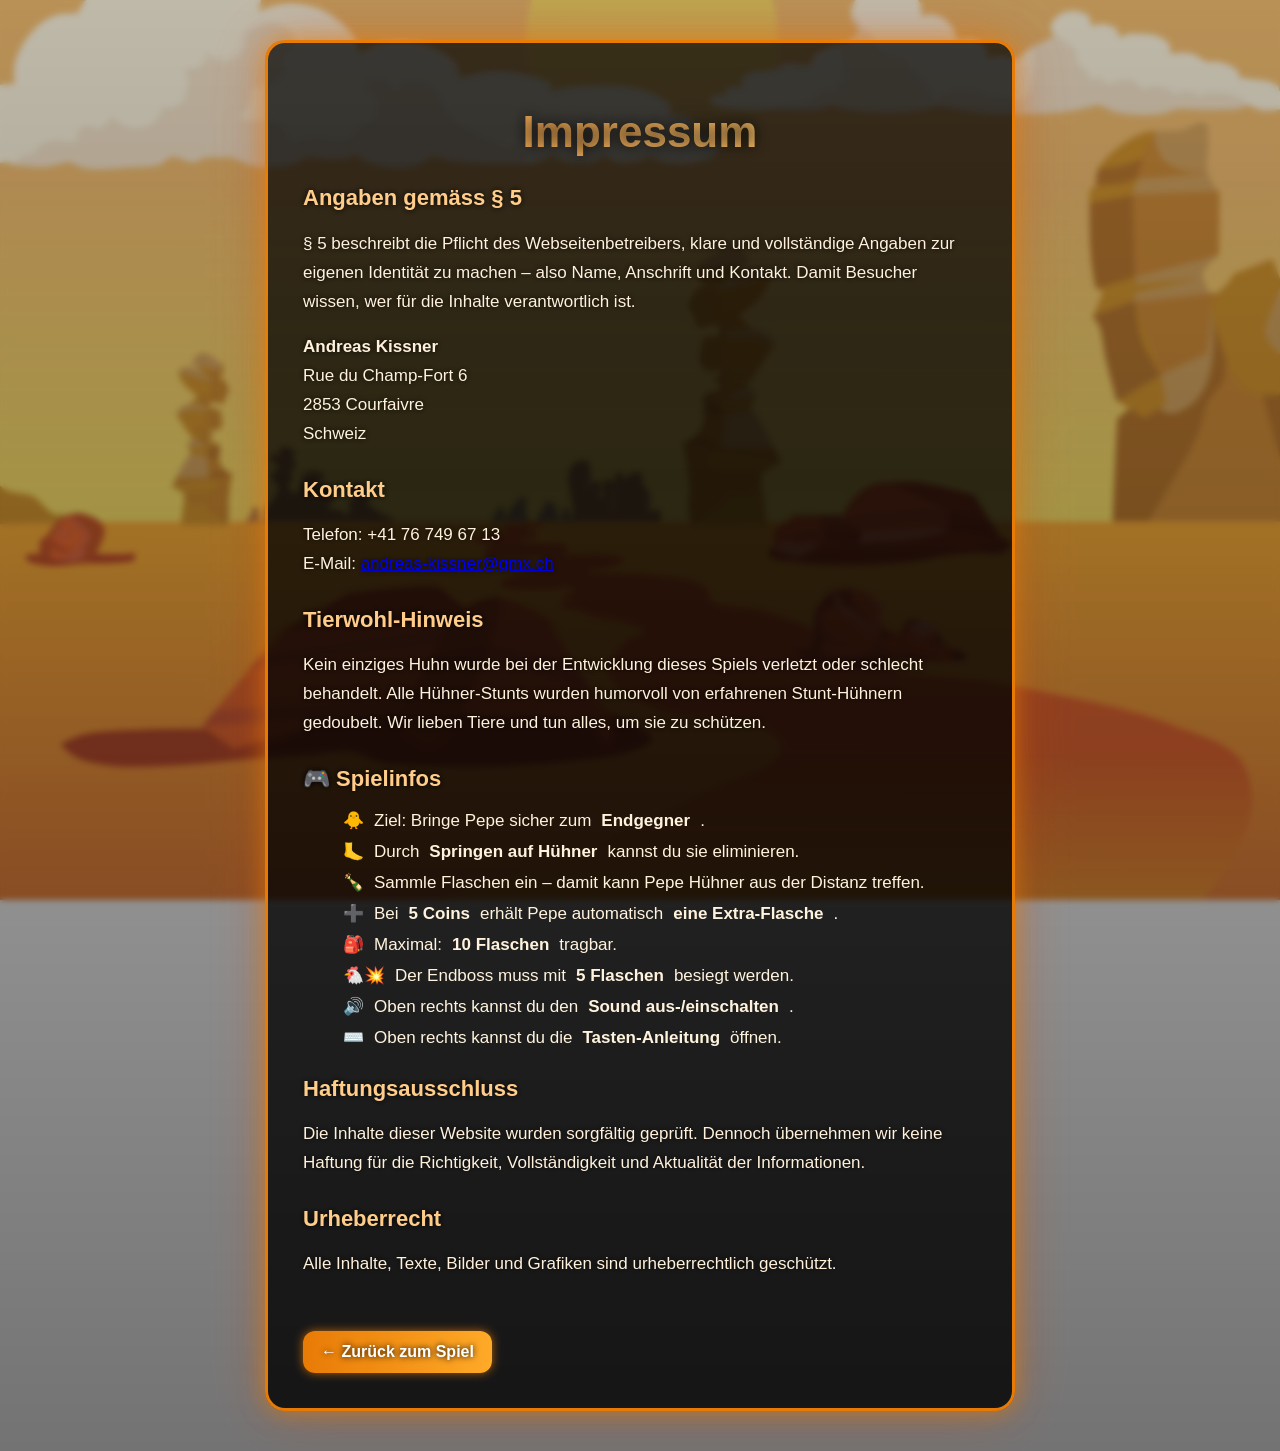
==== html/impressum.html @ 044b3e59 "Added Impressum and Reafctor Spawn from chicken" ====
<!DOCTYPE html>
<html lang="de">

<head>
  <meta charset="UTF-8">
  <meta name="viewport" content="width=device-width, initial-scale=1.0">
  <title>Impressum – El Pollo Loco</title>
  <link rel="stylesheet" href="../styles/impressum.css">
</head>

<body>
  <div class="imp-wrapper">

    <div class="imp-box">
<h1>Impressum</h1>

<h2>Angaben gemäss § 5</h2>
<p>
  § 5 beschreibt die Pflicht des Webseitenbetreibers, klare und vollständige
  Angaben zur eigenen Identität zu machen – also Name, Anschrift und Kontakt.
  Damit Besucher wissen, wer für die Inhalte verantwortlich ist.
</p>

<p>
  <strong>Andreas Kissner</strong><br>
  Rue du Champ-Fort 6<br>
  2853 Courfaivre<br>
  Schweiz
</p>

<h2>Kontakt</h2>
<p>
  Telefon: +41 76 749 67 13<br>
  E-Mail: <a href="mailto:andreas-kissner@gmx.ch">andreas-kissner@gmx.ch</a>
</p>

<h2>Tierwohl-Hinweis</h2>
<p>
  Kein einziges Huhn wurde bei der Entwicklung dieses Spiels verletzt oder
  schlecht behandelt. Alle Hühner-Stunts wurden humorvoll von erfahrenen
  Stunt-Hühnern gedoubelt. Wir lieben Tiere und tun alles, um sie zu schützen.
</p>

<div class="game-info">

  <h2>🎮 Spielinfos</h2>

  <ul>
    <li><span>🐥</span> Ziel: Bringe Pepe sicher zum <strong>Endgegner</strong>.</li>

    <li><span>🦶</span> Durch <strong>Springen auf Hühner</strong> kannst du sie eliminieren.</li>

    <li><span>🍾</span> Sammle Flaschen ein – damit kann Pepe Hühner aus der Distanz treffen.</li>

    <li><span>➕</span> Bei <strong>5 Coins</strong> erhält Pepe automatisch <strong>eine Extra-Flasche</strong>.</li>

    <li><span>🎒</span> Maximal: <strong>10 Flaschen</strong> tragbar.</li>

    <li><span>🐔💥</span> Der Endboss muss mit <strong>5 Flaschen</strong> besiegt werden.</li>

    <li><span>🔊</span> Oben rechts kannst du den <strong>Sound aus-/einschalten</strong>.</li>

    <li><span>⌨️</span> Oben rechts kannst du die <strong>Tasten-Anleitung</strong> öffnen.</li>
  </ul>

</div>

<h2>Haftungsausschluss</h2>
<p>
  Die Inhalte dieser Website wurden sorgfältig geprüft. Dennoch übernehmen wir
  keine Haftung für die Richtigkeit, Vollständigkeit und Aktualität der
  Informationen.
</p>

<h2>Urheberrecht</h2>
<p>
  Alle Inhalte, Texte, Bilder und Grafiken sind urheberrechtlich geschützt.
</p>

<a href="../index.html" class="back-btn">← Zurück zum Spiel</a>

    </div>

  </div>
</body>

</html>
---- styles/impressum.css ----
/* ===== GLOBAL FIX ===== */
html, body {
  margin: 0;
  padding: 0;
  overflow-x: hidden;
}

* {
  box-sizing: border-box;
}
.hidden {
  display: none !important;
}


/* ===== Hintergrund ===== */
body {
  font-family: 'Trebuchet MS', sans-serif;
  background-image: url('../img/background.svg');
  background-size: cover;
  background-position: center;
  background-attachment: fixed;
  color: #fff3dd;
  min-height: 100vh;
}

/* ===== Wrapper ===== */
.imp-wrapper {
  width: 100%;
  min-height: 100vh;

  /* Geiler, satter Glow */
  background: linear-gradient(
    rgba(0,0,0,0.25), 
    rgba(0,0,0,0.55)
  );

  backdrop-filter: blur(3px);
  
  display: flex;
  justify-content: center;
  align-items: center;

  padding: 40px 20px;
}

/* ===== Box ===== */
.imp-box {
  background: rgba(0, 0, 0, 0.6);

  border: 3px solid rgba(243, 128, 5, 0.95);
  border-radius: 20px;

  max-width: 750px;
  width: 95%;

  padding: 35px;

  /* weicher, mexikanischer Glow */
  box-shadow:
    0 0 25px rgba(243, 128, 5, 0.6),
    0 0 60px rgba(200, 70, 0, 0.3);

  backdrop-filter: blur(2px);
}

/* ===== Überschriften ===== */
.imp-box h1 {
  text-align: center;
  font-size: 44px;
  margin-bottom: 25px;

  /* El Pollo Loco Farbstyle */
  background: linear-gradient(90deg, #ffa64d, #ffcf76);
  -webkit-background-clip: text;
  -webkit-text-fill-color: transparent;

  text-shadow: 0 0 15px rgba(0,0,0,0.9);
}

.imp-box h2 {
  margin-top: 28px;
  color: #ffcc89;
  text-shadow: 0 0 6px black;
  font-size: 22px;
}

/* ===== Text ===== */
.imp-box p {
  line-height: 1.7;
  font-size: 17px;
  text-shadow: 0 0 6px black;
  color: #fff1db;
}

/* ===== Back Button ===== */
.back-btn {
  display: inline-block;
  margin-top: 35px;
  padding: 12px 18px;

  background: linear-gradient(90deg, rgba(243,128,5,0.95), rgba(255,170,40,1));
  color: white;
  text-decoration: none;
  border-radius: 12px;
  font-weight: bold;

  transition: 0.25s ease;
  text-shadow: 0 0 6px black;

  box-shadow: 0 0 10px rgba(243,128,5,0.7);
}

.back-btn:hover {
  transform: scale(1.08);
  box-shadow:
    0 0 18px rgba(255,140,0,1),
    0 0 35px rgba(255,180,0,0.8);
}

/* GAme Info */
.game-info li {
  margin: 10px 0;
  font-size: 17px;
  display: flex;
  flex-wrap: wrap;     /* <— HIER! */
  align-items: center;
  gap: 10px;
}
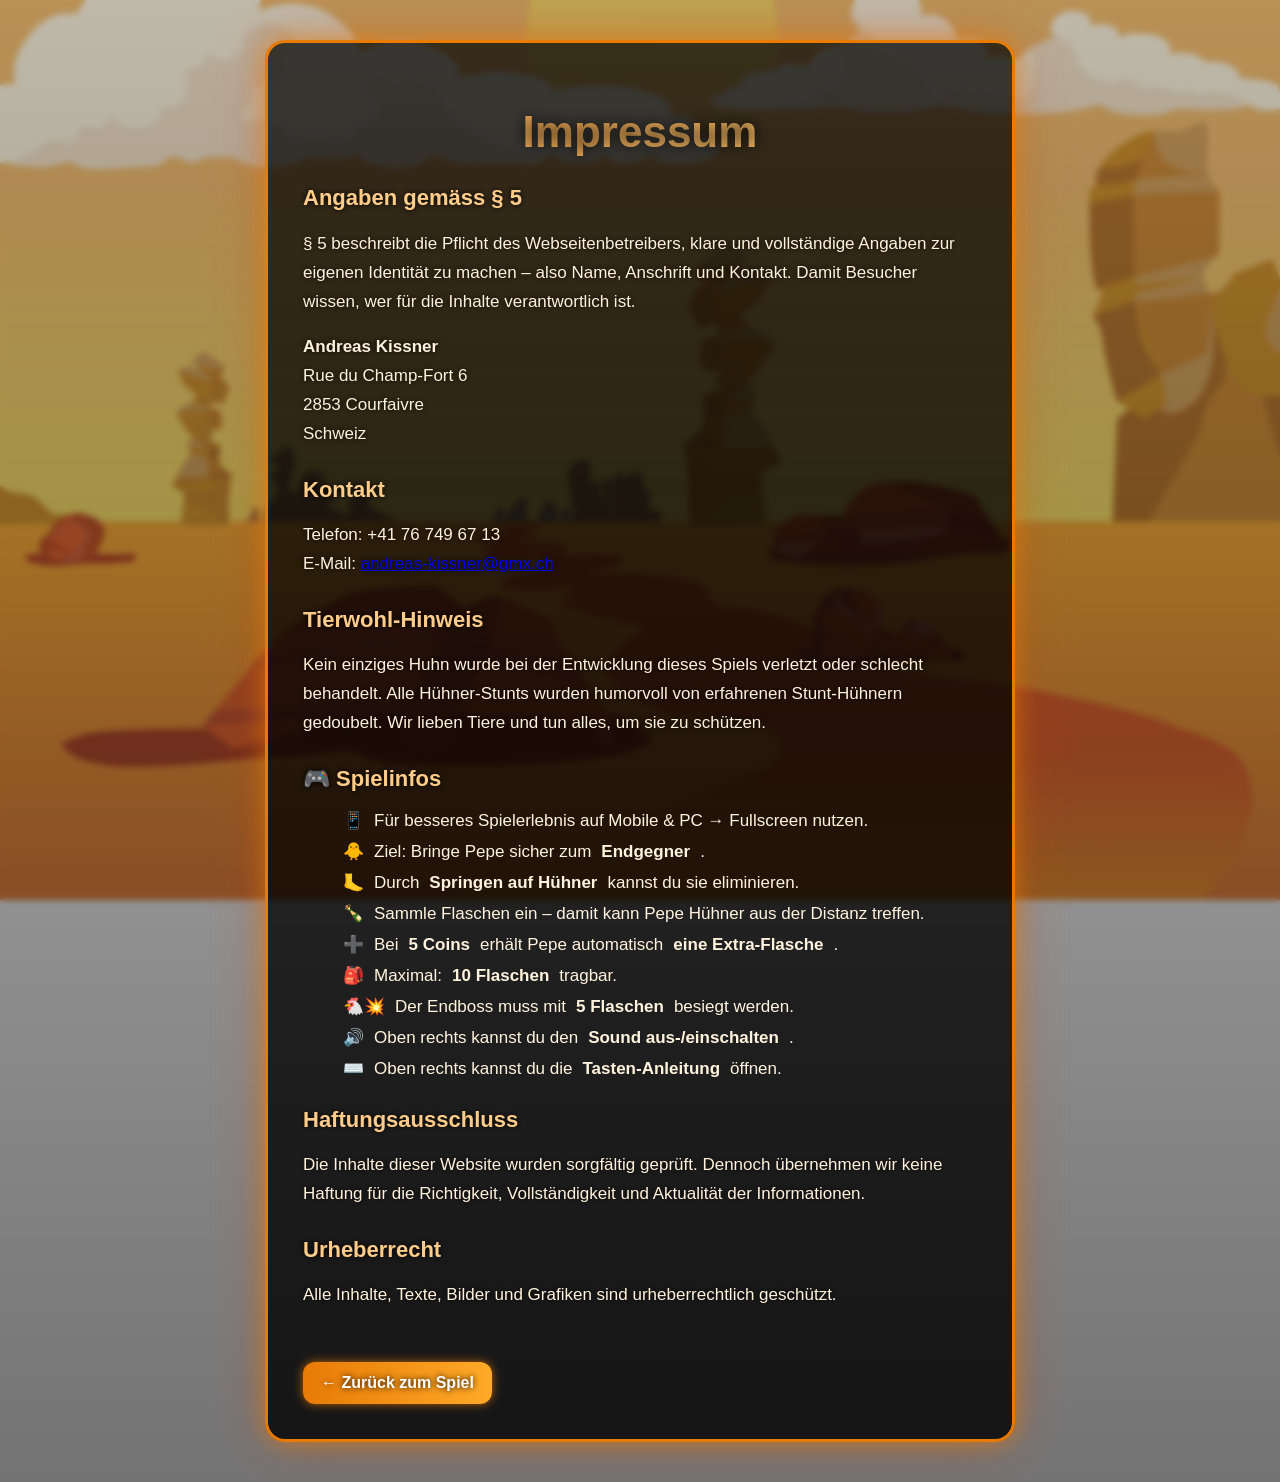
==== commit 671e2555: "Refactor Info Box and reaponsiv Style" ====
--- a/html/impressum.html
+++ b/html/impressum.html
@@ -1,87 +1,112 @@
 <!DOCTYPE html>
 <html lang="de">
+  <head>
+    <meta charset="UTF-8" />
+    <meta name="viewport" content="width=device-width, initial-scale=1.0" />
+    <title>Impressum – El Pollo Loco</title>
+    <link rel="stylesheet" href="../styles/impressum.css" />
+  </head>
 
-<head>
-  <meta charset="UTF-8">
-  <meta name="viewport" content="width=device-width, initial-scale=1.0">
-  <title>Impressum – El Pollo Loco</title>
-  <link rel="stylesheet" href="../styles/impressum.css">
-</head>
+  <body>
+    <div class="imp-wrapper">
+      <div class="imp-box">
+        <h1>Impressum</h1>
 
-<body>
-  <div class="imp-wrapper">
+        <h2>Angaben gemäss § 5</h2>
+        <p>
+          § 5 beschreibt die Pflicht des Webseitenbetreibers, klare und
+          vollständige Angaben zur eigenen Identität zu machen – also Name,
+          Anschrift und Kontakt. Damit Besucher wissen, wer für die Inhalte
+          verantwortlich ist.
+        </p>
 
-    <div class="imp-box">
-<h1>Impressum</h1>
+        <p>
+          <strong>Andreas Kissner</strong><br />
+          Rue du Champ-Fort 6<br />
+          2853 Courfaivre<br />
+          Schweiz
+        </p>
 
-<h2>Angaben gemäss § 5</h2>
-<p>
-  § 5 beschreibt die Pflicht des Webseitenbetreibers, klare und vollständige
-  Angaben zur eigenen Identität zu machen – also Name, Anschrift und Kontakt.
-  Damit Besucher wissen, wer für die Inhalte verantwortlich ist.
-</p>
+        <h2>Kontakt</h2>
+        <p>
+          Telefon: +41 76 749 67 13<br />
+          E-Mail:
+          <a href="mailto:andreas-kissner@gmx.ch">andreas-kissner@gmx.ch</a>
+        </p>
 
-<p>
-  <strong>Andreas Kissner</strong><br>
-  Rue du Champ-Fort 6<br>
-  2853 Courfaivre<br>
-  Schweiz
-</p>
+        <h2>Tierwohl-Hinweis</h2>
+        <p>
+          Kein einziges Huhn wurde bei der Entwicklung dieses Spiels verletzt
+          oder schlecht behandelt. Alle Hühner-Stunts wurden humorvoll von
+          erfahrenen Stunt-Hühnern gedoubelt. Wir lieben Tiere und tun alles, um
+          sie zu schützen.
+        </p>
 
-<h2>Kontakt</h2>
-<p>
-  Telefon: +41 76 749 67 13<br>
-  E-Mail: <a href="mailto:andreas-kissner@gmx.ch">andreas-kissner@gmx.ch</a>
-</p>
+        <div class="game-info">
+          <h2>🎮 Spielinfos</h2>
 
-<h2>Tierwohl-Hinweis</h2>
-<p>
-  Kein einziges Huhn wurde bei der Entwicklung dieses Spiels verletzt oder
-  schlecht behandelt. Alle Hühner-Stunts wurden humorvoll von erfahrenen
-  Stunt-Hühnern gedoubelt. Wir lieben Tiere und tun alles, um sie zu schützen.
-</p>
+          <ul>
+            <li>
+              <span>📱</span>
+              Für besseres Spielerlebnis auf Mobile & PC → Fullscreen nutzen.
+            </li>
 
-<div class="game-info">
+            <li>
+              <span>🐥</span> Ziel: Bringe Pepe sicher zum
+              <strong>Endgegner</strong>.
+            </li>
 
-  <h2>🎮 Spielinfos</h2>
+            <li>
+              <span>🦶</span> Durch <strong>Springen auf Hühner</strong> kannst
+              du sie eliminieren.
+            </li>
 
-  <ul>
-    <li><span>🐥</span> Ziel: Bringe Pepe sicher zum <strong>Endgegner</strong>.</li>
+            <li>
+              <span>🍾</span> Sammle Flaschen ein – damit kann Pepe Hühner aus
+              der Distanz treffen.
+            </li>
 
-    <li><span>🦶</span> Durch <strong>Springen auf Hühner</strong> kannst du sie eliminieren.</li>
+            <li>
+              <span>➕</span> Bei <strong>5 Coins</strong> erhält Pepe
+              automatisch <strong>eine Extra-Flasche</strong>.
+            </li>
 
-    <li><span>🍾</span> Sammle Flaschen ein – damit kann Pepe Hühner aus der Distanz treffen.</li>
+            <li>
+              <span>🎒</span> Maximal: <strong>10 Flaschen</strong> tragbar.
+            </li>
 
-    <li><span>➕</span> Bei <strong>5 Coins</strong> erhält Pepe automatisch <strong>eine Extra-Flasche</strong>.</li>
+            <li>
+              <span>🐔💥</span> Der Endboss muss mit
+              <strong>5 Flaschen</strong> besiegt werden.
+            </li>
 
-    <li><span>🎒</span> Maximal: <strong>10 Flaschen</strong> tragbar.</li>
+            <li>
+              <span>🔊</span> Oben rechts kannst du den
+              <strong>Sound aus-/einschalten</strong>.
+            </li>
 
-    <li><span>🐔💥</span> Der Endboss muss mit <strong>5 Flaschen</strong> besiegt werden.</li>
+            <li>
+              <span>⌨️</span> Oben rechts kannst du die
+              <strong>Tasten-Anleitung</strong> öffnen.
+            </li>
+          </ul>
+        </div>
 
-    <li><span>🔊</span> Oben rechts kannst du den <strong>Sound aus-/einschalten</strong>.</li>
+        <h2>Haftungsausschluss</h2>
+        <p>
+          Die Inhalte dieser Website wurden sorgfältig geprüft. Dennoch
+          übernehmen wir keine Haftung für die Richtigkeit, Vollständigkeit und
+          Aktualität der Informationen.
+        </p>
 
-    <li><span>⌨️</span> Oben rechts kannst du die <strong>Tasten-Anleitung</strong> öffnen.</li>
-  </ul>
+        <h2>Urheberrecht</h2>
+        <p>
+          Alle Inhalte, Texte, Bilder und Grafiken sind urheberrechtlich
+          geschützt.
+        </p>
 
-</div>
-
-<h2>Haftungsausschluss</h2>
-<p>
-  Die Inhalte dieser Website wurden sorgfältig geprüft. Dennoch übernehmen wir
-  keine Haftung für die Richtigkeit, Vollständigkeit und Aktualität der
-  Informationen.
-</p>
-
-<h2>Urheberrecht</h2>
-<p>
-  Alle Inhalte, Texte, Bilder und Grafiken sind urheberrechtlich geschützt.
-</p>
-
-<a href="../index.html" class="back-btn">← Zurück zum Spiel</a>
-
+        <a href="../index.html" class="back-btn">← Zurück zum Spiel</a>
+      </div>
     </div>
-
-  </div>
-</body>
-
+  </body>
 </html>
--- a/styles/impressum.css
+++ b/styles/impressum.css
@@ -1,5 +1,5 @@
-/* ===== GLOBAL FIX ===== */
-html, body {
+html,
+body {
   margin: 0;
   padding: 0;
   overflow-x: hidden;
@@ -8,12 +8,11 @@
 * {
   box-sizing: border-box;
 }
+
 .hidden {
   display: none !important;
 }
 
-
-/* ===== Hintergrund ===== */
 body {
   font-family: 'Trebuchet MS', sans-serif;
   background-image: url('../img/background.svg');
@@ -24,39 +23,25 @@
   min-height: 100vh;
 }
 
-/* ===== Wrapper ===== */
 .imp-wrapper {
   width: 100%;
   min-height: 100vh;
-
-  /* Geiler, satter Glow */
-  background: linear-gradient(
-    rgba(0,0,0,0.25), 
-    rgba(0,0,0,0.55)
-  );
-
+  background: linear-gradient(rgba(0, 0, 0, 0.25),
+      rgba(0, 0, 0, 0.55));
   backdrop-filter: blur(3px);
-  
   display: flex;
   justify-content: center;
   align-items: center;
-
   padding: 40px 20px;
 }
 
-/* ===== Box ===== */
 .imp-box {
   background: rgba(0, 0, 0, 0.6);
-
   border: 3px solid rgba(243, 128, 5, 0.95);
   border-radius: 20px;
-
   max-width: 750px;
   width: 95%;
-
   padding: 35px;
-
-  /* weicher, mexikanischer Glow */
   box-shadow:
     0 0 25px rgba(243, 128, 5, 0.6),
     0 0 60px rgba(200, 70, 0, 0.3);
@@ -64,19 +49,20 @@
   backdrop-filter: blur(2px);
 }
 
-/* ===== Überschriften ===== */
 .imp-box h1 {
   text-align: center;
   font-size: 44px;
   margin-bottom: 25px;
-
-  /* El Pollo Loco Farbstyle */
   background: linear-gradient(90deg, #ffa64d, #ffcf76);
   -webkit-background-clip: text;
   -webkit-text-fill-color: transparent;
+  text-shadow: 0 0 15px rgba(0, 0, 0, 0.9);
+  background-clip: text;
+  -webkit-background-clip: text;
+  -webkit-text-fill-color: transparent;
+}
 
-  text-shadow: 0 0 15px rgba(0,0,0,0.9);
-}
+
 
 .imp-box h2 {
   margin-top: 28px;
@@ -85,7 +71,6 @@
   font-size: 22px;
 }
 
-/* ===== Text ===== */
 .imp-box p {
   line-height: 1.7;
   font-size: 17px;
@@ -93,37 +78,32 @@
   color: #fff1db;
 }
 
-/* ===== Back Button ===== */
 .back-btn {
   display: inline-block;
   margin-top: 35px;
   padding: 12px 18px;
-
-  background: linear-gradient(90deg, rgba(243,128,5,0.95), rgba(255,170,40,1));
+  background: linear-gradient(90deg, rgba(243, 128, 5, 0.95), rgba(255, 170, 40, 1));
   color: white;
   text-decoration: none;
   border-radius: 12px;
   font-weight: bold;
-
   transition: 0.25s ease;
   text-shadow: 0 0 6px black;
-
-  box-shadow: 0 0 10px rgba(243,128,5,0.7);
+  box-shadow: 0 0 10px rgba(243, 128, 5, 0.7);
 }
 
 .back-btn:hover {
   transform: scale(1.08);
   box-shadow:
-    0 0 18px rgba(255,140,0,1),
-    0 0 35px rgba(255,180,0,0.8);
+    0 0 18px rgba(255, 140, 0, 1),
+    0 0 35px rgba(255, 180, 0, 0.8);
 }
 
-/* GAme Info */
 .game-info li {
   margin: 10px 0;
   font-size: 17px;
   display: flex;
-  flex-wrap: wrap;     /* <— HIER! */
+  flex-wrap: wrap;
   align-items: center;
   gap: 10px;
-}
+}
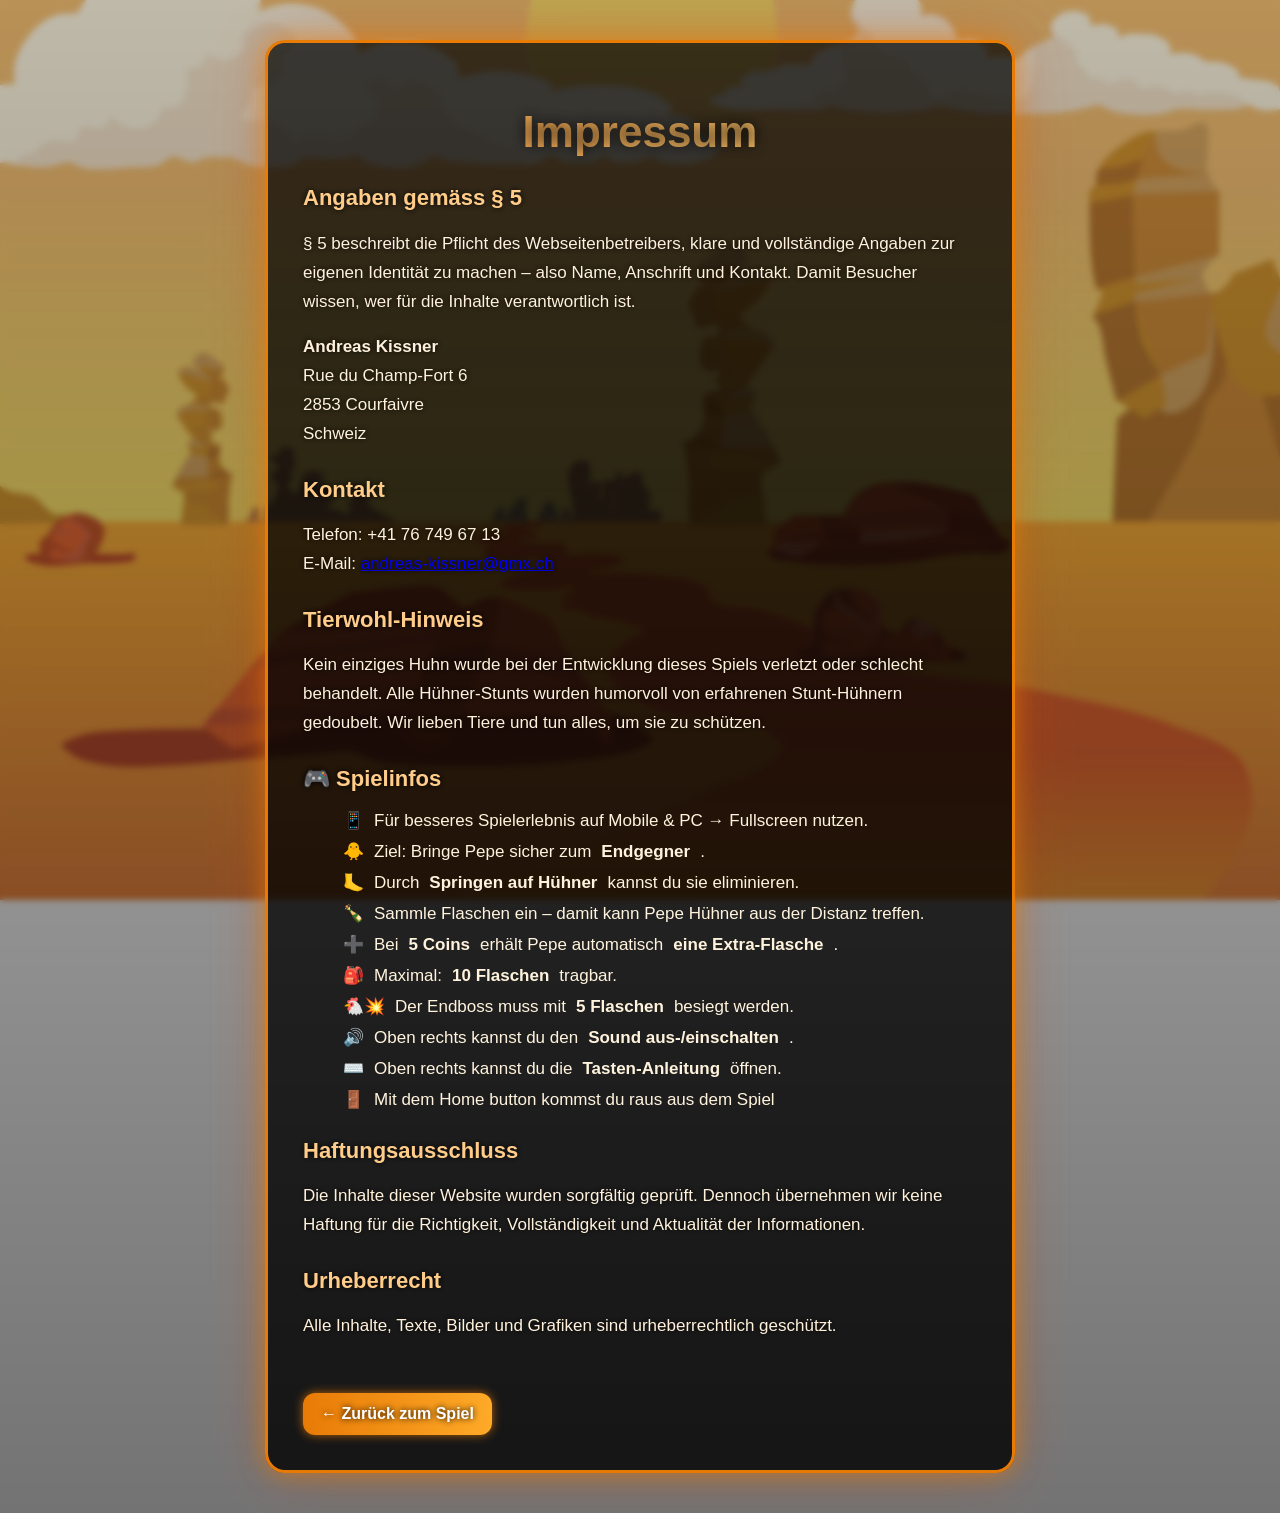
==== commit c4b8780a: "Fixxed Impressum HTML" ====
--- a/html/impressum.html
+++ b/html/impressum.html
@@ -1,112 +1,118 @@
 <!DOCTYPE html>
 <html lang="de">
-  <head>
-    <meta charset="UTF-8" />
-    <meta name="viewport" content="width=device-width, initial-scale=1.0" />
-    <title>Impressum – El Pollo Loco</title>
-    <link rel="stylesheet" href="../styles/impressum.css" />
-  </head>
 
-  <body>
-    <div class="imp-wrapper">
-      <div class="imp-box">
-        <h1>Impressum</h1>
+<head>
+  <meta charset="UTF-8" />
+  <meta name="viewport" content="width=device-width, initial-scale=1.0" />
+  <title>Impressum – El Pollo Loco</title>
+  <link rel="stylesheet" href="../styles/impressum.css" />
+</head>
 
-        <h2>Angaben gemäss § 5</h2>
-        <p>
-          § 5 beschreibt die Pflicht des Webseitenbetreibers, klare und
-          vollständige Angaben zur eigenen Identität zu machen – also Name,
-          Anschrift und Kontakt. Damit Besucher wissen, wer für die Inhalte
-          verantwortlich ist.
-        </p>
+<body>
+  <div class="imp-wrapper">
+    <div class="imp-box">
+      <h1>Impressum</h1>
 
-        <p>
-          <strong>Andreas Kissner</strong><br />
-          Rue du Champ-Fort 6<br />
-          2853 Courfaivre<br />
-          Schweiz
-        </p>
+      <h2>Angaben gemäss § 5</h2>
+      <p>
+        § 5 beschreibt die Pflicht des Webseitenbetreibers, klare und
+        vollständige Angaben zur eigenen Identität zu machen – also Name,
+        Anschrift und Kontakt. Damit Besucher wissen, wer für die Inhalte
+        verantwortlich ist.
+      </p>
 
-        <h2>Kontakt</h2>
-        <p>
-          Telefon: +41 76 749 67 13<br />
-          E-Mail:
-          <a href="mailto:andreas-kissner@gmx.ch">andreas-kissner@gmx.ch</a>
-        </p>
+      <p>
+        <strong>Andreas Kissner</strong><br />
+        Rue du Champ-Fort 6<br />
+        2853 Courfaivre<br />
+        Schweiz
+      </p>
 
-        <h2>Tierwohl-Hinweis</h2>
-        <p>
-          Kein einziges Huhn wurde bei der Entwicklung dieses Spiels verletzt
-          oder schlecht behandelt. Alle Hühner-Stunts wurden humorvoll von
-          erfahrenen Stunt-Hühnern gedoubelt. Wir lieben Tiere und tun alles, um
-          sie zu schützen.
-        </p>
+      <h2>Kontakt</h2>
+      <p>
+        Telefon: +41 76 749 67 13<br />
+        E-Mail:
+        <a href="mailto:andreas-kissner@gmx.ch">andreas-kissner@gmx.ch</a>
+      </p>
 
-        <div class="game-info">
-          <h2>🎮 Spielinfos</h2>
+      <h2>Tierwohl-Hinweis</h2>
+      <p>
+        Kein einziges Huhn wurde bei der Entwicklung dieses Spiels verletzt
+        oder schlecht behandelt. Alle Hühner-Stunts wurden humorvoll von
+        erfahrenen Stunt-Hühnern gedoubelt. Wir lieben Tiere und tun alles, um
+        sie zu schützen.
+      </p>
 
-          <ul>
-            <li>
-              <span>📱</span>
-              Für besseres Spielerlebnis auf Mobile & PC → Fullscreen nutzen.
-            </li>
+      <div class="game-info">
+        <h2>🎮 Spielinfos</h2>
 
-            <li>
-              <span>🐥</span> Ziel: Bringe Pepe sicher zum
-              <strong>Endgegner</strong>.
-            </li>
+        <ul>
+          <li>
+            <span>📱</span>
+            Für besseres Spielerlebnis auf Mobile & PC → Fullscreen nutzen.
+          </li>
 
-            <li>
-              <span>🦶</span> Durch <strong>Springen auf Hühner</strong> kannst
-              du sie eliminieren.
-            </li>
+          <li>
+            <span>🐥</span> Ziel: Bringe Pepe sicher zum
+            <strong>Endgegner</strong>.
+          </li>
 
-            <li>
-              <span>🍾</span> Sammle Flaschen ein – damit kann Pepe Hühner aus
-              der Distanz treffen.
-            </li>
+          <li>
+            <span>🦶</span> Durch <strong>Springen auf Hühner</strong> kannst
+            du sie eliminieren.
+          </li>
 
-            <li>
-              <span>➕</span> Bei <strong>5 Coins</strong> erhält Pepe
-              automatisch <strong>eine Extra-Flasche</strong>.
-            </li>
+          <li>
+            <span>🍾</span> Sammle Flaschen ein – damit kann Pepe Hühner aus
+            der Distanz treffen.
+          </li>
 
-            <li>
-              <span>🎒</span> Maximal: <strong>10 Flaschen</strong> tragbar.
-            </li>
+          <li>
+            <span>➕</span> Bei <strong>5 Coins</strong> erhält Pepe
+            automatisch <strong>eine Extra-Flasche</strong>.
+          </li>
 
-            <li>
-              <span>🐔💥</span> Der Endboss muss mit
-              <strong>5 Flaschen</strong> besiegt werden.
-            </li>
+          <li>
+            <span>🎒</span> Maximal: <strong>10 Flaschen</strong> tragbar.
+          </li>
 
-            <li>
-              <span>🔊</span> Oben rechts kannst du den
-              <strong>Sound aus-/einschalten</strong>.
-            </li>
+          <li>
+            <span>🐔💥</span> Der Endboss muss mit
+            <strong>5 Flaschen</strong> besiegt werden.
+          </li>
 
-            <li>
-              <span>⌨️</span> Oben rechts kannst du die
-              <strong>Tasten-Anleitung</strong> öffnen.
-            </li>
-          </ul>
-        </div>
+          <li>
+            <span>🔊</span> Oben rechts kannst du den
+            <strong>Sound aus-/einschalten</strong>.
+          </li>
 
-        <h2>Haftungsausschluss</h2>
-        <p>
-          Die Inhalte dieser Website wurden sorgfältig geprüft. Dennoch
-          übernehmen wir keine Haftung für die Richtigkeit, Vollständigkeit und
-          Aktualität der Informationen.
-        </p>
+          <li>
+            <span>⌨️</span> Oben rechts kannst du die
+            <strong>Tasten-Anleitung</strong> öffnen.
+          </li>
 
-        <h2>Urheberrecht</h2>
-        <p>
-          Alle Inhalte, Texte, Bilder und Grafiken sind urheberrechtlich
-          geschützt.
-        </p>
+          <li class="game-info-exit">
+            <span>🚪</span> Mit dem Home button kommst du raus aus dem Spiel
+          </li>
+        </ul>
+      </div>
 
-        <a href="../index.html" class="back-btn">← Zurück zum Spiel</a>
-      </div>
+      <h2>Haftungsausschluss</h2>
+      <p>
+        Die Inhalte dieser Website wurden sorgfältig geprüft. Dennoch
+        übernehmen wir keine Haftung für die Richtigkeit, Vollständigkeit und
+        Aktualität der Informationen.
+      </p>
+
+      <h2>Urheberrecht</h2>
+      <p>
+        Alle Inhalte, Texte, Bilder und Grafiken sind urheberrechtlich
+        geschützt.
+      </p>
+
+      <a href="../index.html" class="back-btn">← Zurück zum Spiel</a>
     </div>
-  </body>
-</html>
+  </div>
+</body>
+
+</html>
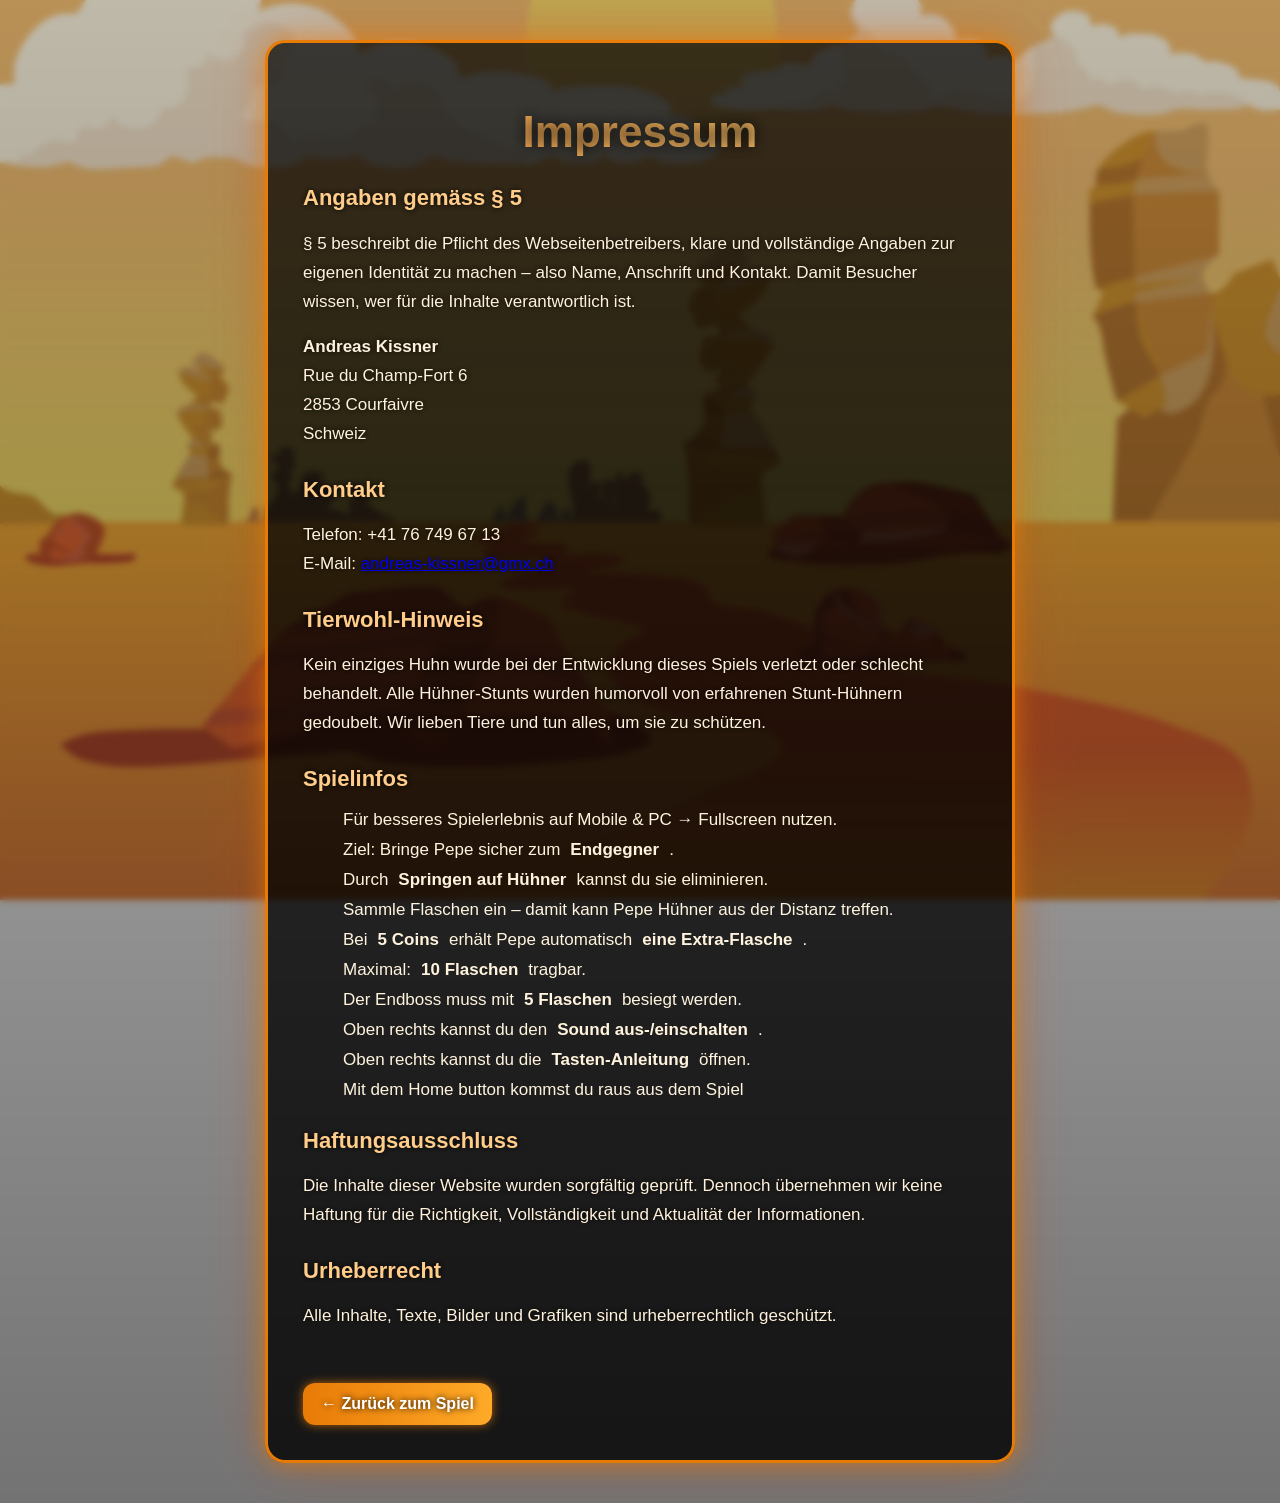
==== commit 1ae899ef: "Remove emojis and add favicon to impressum" ====
--- a/html/impressum.html
+++ b/html/impressum.html
@@ -5,6 +5,7 @@
   <meta charset="UTF-8" />
   <meta name="viewport" content="width=device-width, initial-scale=1.0" />
   <title>Impressum – El Pollo Loco</title>
+  <link rel="icon" type="image/png" href="../img/favicon.png" />
   <link rel="stylesheet" href="../styles/impressum.css" />
 </head>
 
@@ -44,55 +45,54 @@
       </p>
 
       <div class="game-info">
-        <h2>🎮 Spielinfos</h2>
+        <h2>Spielinfos</h2>
 
         <ul>
           <li>
-            <span>📱</span>
             Für besseres Spielerlebnis auf Mobile & PC → Fullscreen nutzen.
           </li>
 
           <li>
-            <span>🐥</span> Ziel: Bringe Pepe sicher zum
+            Ziel: Bringe Pepe sicher zum
             <strong>Endgegner</strong>.
           </li>
 
           <li>
-            <span>🦶</span> Durch <strong>Springen auf Hühner</strong> kannst
+            Durch <strong>Springen auf Hühner</strong> kannst
             du sie eliminieren.
           </li>
 
           <li>
-            <span>🍾</span> Sammle Flaschen ein – damit kann Pepe Hühner aus
+            Sammle Flaschen ein – damit kann Pepe Hühner aus
             der Distanz treffen.
           </li>
 
           <li>
-            <span>➕</span> Bei <strong>5 Coins</strong> erhält Pepe
+            Bei <strong>5 Coins</strong> erhält Pepe
             automatisch <strong>eine Extra-Flasche</strong>.
           </li>
 
           <li>
-            <span>🎒</span> Maximal: <strong>10 Flaschen</strong> tragbar.
+            Maximal: <strong>10 Flaschen</strong> tragbar.
           </li>
 
           <li>
-            <span>🐔💥</span> Der Endboss muss mit
+            Der Endboss muss mit
             <strong>5 Flaschen</strong> besiegt werden.
           </li>
 
           <li>
-            <span>🔊</span> Oben rechts kannst du den
+            Oben rechts kannst du den
             <strong>Sound aus-/einschalten</strong>.
           </li>
 
           <li>
-            <span>⌨️</span> Oben rechts kannst du die
+            Oben rechts kannst du die
             <strong>Tasten-Anleitung</strong> öffnen.
           </li>
 
           <li class="game-info-exit">
-            <span>🚪</span> Mit dem Home button kommst du raus aus dem Spiel
+            Mit dem Home button kommst du raus aus dem Spiel
           </li>
         </ul>
       </div>
